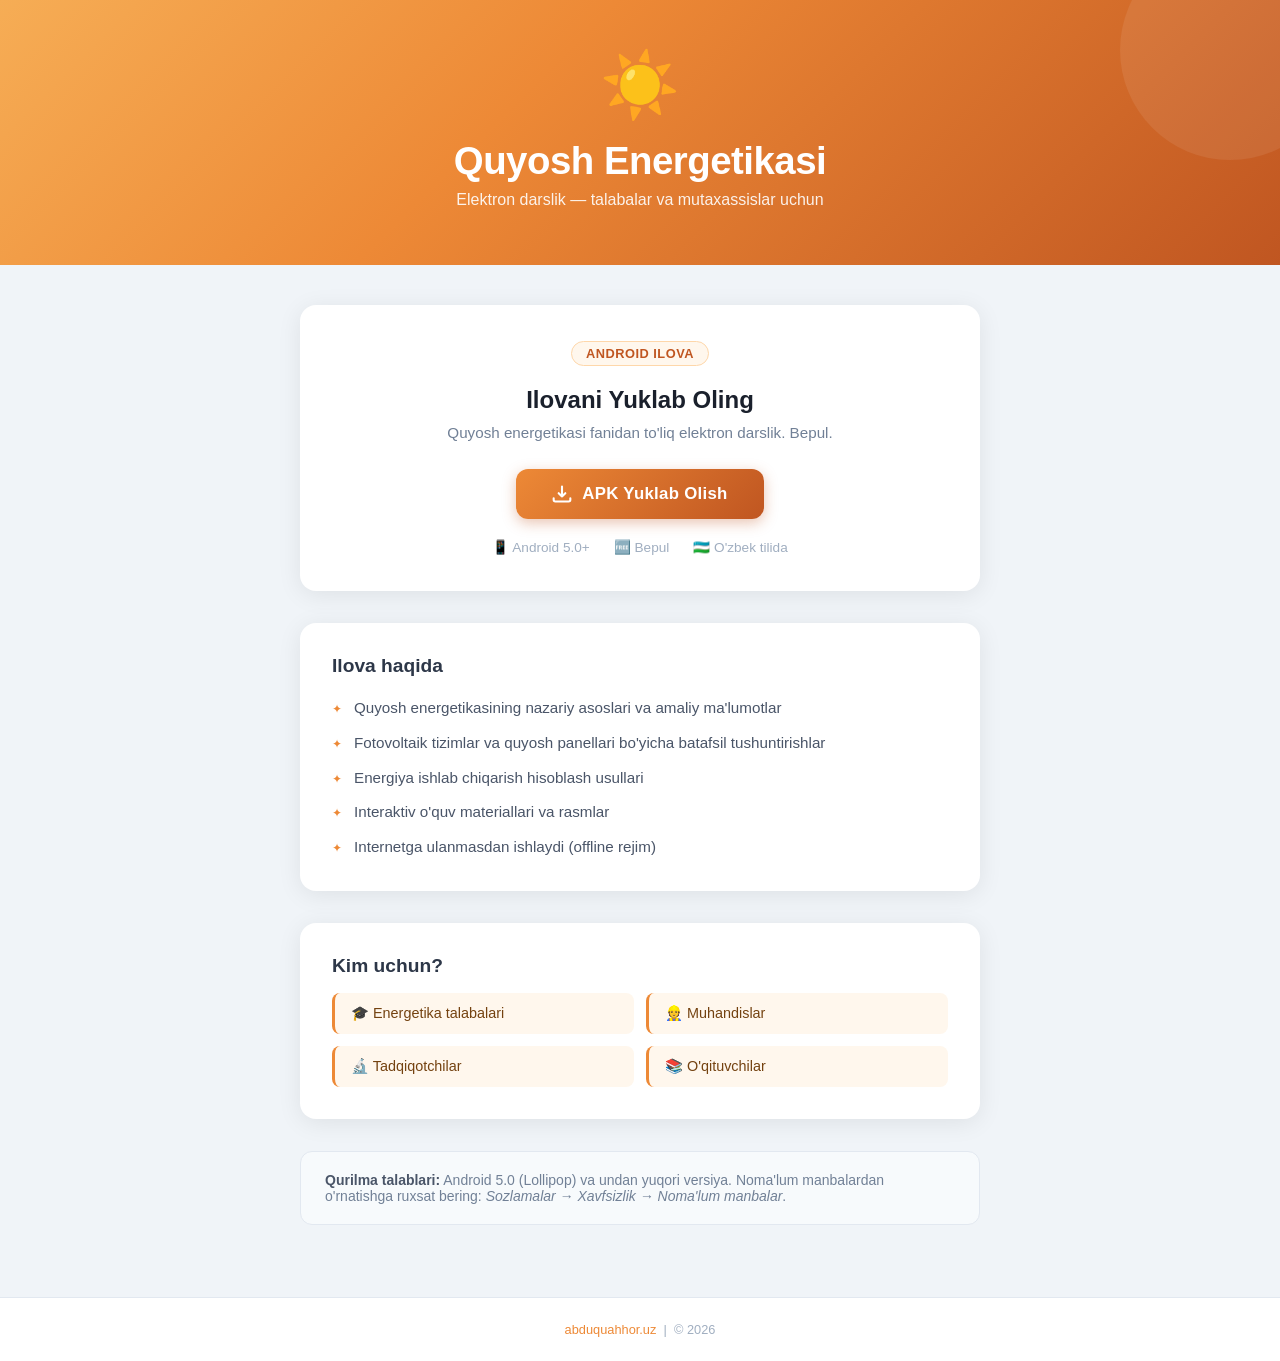
==== quyosh-energetikasi/index.html @ 513c11ef "Add quyosh-energetikasi download page and update sitemap Co-Authored-By: Claude Sonnet 4.6 <noreply@" ====
<!DOCTYPE html>
<html lang="uz">
<head>
    <meta charset="UTF-8">
    <meta name="viewport" content="width=device-width, initial-scale=1.0">

    <title>Quyosh Energetikasi — Elektron Darslik | Android Ilovasi</title>
    <meta name="description" content="Quyosh energetikasi fanidan elektron darslik. Talabalar va mutaxassislar uchun Android ilovasi. Quyosh panellari, fotovoltaik tizimlar, energiya hisoblash bo'yicha to'liq ma'lumot.">
    <meta name="keywords" content="quyosh energetikasi, elektron darslik, quyosh energiyasi, android ilova, yuklab olish, fotovoltaik, quyosh paneli, energetika, darslik apk">
    <meta name="author" content="Quyosh Energetikasi">
    <meta name="robots" content="index, follow">
    <link rel="canonical" href="https://www.abduquahhor.uz/quyosh-energetikasi/">

    <!-- Open Graph -->
    <meta property="og:title" content="Quyosh Energetikasi — Elektron Darslik">
    <meta property="og:description" content="Talabalar va mutaxassislar uchun quyosh energetikasi fanidan Android elektron darslik ilovasi.">
    <meta property="og:type" content="website">
    <meta property="og:url" content="https://www.abduquahhor.uz/quyosh-energetikasi/">
    <meta property="og:locale" content="uz_UZ">

    <!-- Schema.org: SoftwareApplication -->
    <script type="application/ld+json">
    {
        "@context": "https://schema.org",
        "@type": "SoftwareApplication",
        "name": "Quyosh Energetikasi — Elektron Darslik",
        "description": "Quyosh energetikasi fanidan elektron darslik. Talabalar va mutaxassislar uchun mo'ljallangan Android ilovasi.",
        "applicationCategory": "EducationApplication",
        "operatingSystem": "Android",
        "inLanguage": "uz",
        "offers": {
            "@type": "Offer",
            "price": "0",
            "priceCurrency": "UZS"
        },
        "downloadUrl": "https://www.abduquahhor.uz/quyosh_energetikasi.apk",
        "url": "https://www.abduquahhor.uz/quyosh-energetikasi/"
    }
    </script>

    <style>
        *, *::before, *::after { box-sizing: border-box; margin: 0; padding: 0; }

        body {
            font-family: 'Segoe UI', Tahoma, Geneva, Verdana, sans-serif;
            background: #f0f4f8;
            color: #1a202c;
            min-height: 100vh;
            display: flex;
            flex-direction: column;
        }

        header {
            background: linear-gradient(135deg, #f6ad55 0%, #ed8936 40%, #c05621 100%);
            color: white;
            padding: 48px 24px 56px;
            text-align: center;
            position: relative;
            overflow: hidden;
        }

        header::before {
            content: '';
            position: absolute;
            top: -60px; right: -60px;
            width: 220px; height: 220px;
            background: rgba(255,255,255,0.08);
            border-radius: 50%;
        }

        .sun-icon {
            font-size: 64px;
            margin-bottom: 16px;
            display: block;
        }

        header h1 {
            font-size: clamp(1.6rem, 4vw, 2.4rem);
            font-weight: 700;
            margin-bottom: 8px;
            letter-spacing: -0.5px;
        }

        header p {
            font-size: 1rem;
            opacity: 0.9;
            max-width: 480px;
            margin: 0 auto;
        }

        main {
            max-width: 720px;
            margin: 0 auto;
            padding: 40px 20px;
            flex: 1;
        }

        .download-card {
            background: white;
            border-radius: 16px;
            padding: 36px 32px;
            box-shadow: 0 4px 24px rgba(0,0,0,0.08);
            text-align: center;
            margin-bottom: 32px;
        }

        .badge {
            display: inline-block;
            background: #fff7ed;
            color: #c05621;
            border: 1px solid #fed7aa;
            border-radius: 20px;
            font-size: 0.8rem;
            font-weight: 600;
            padding: 4px 14px;
            margin-bottom: 20px;
            text-transform: uppercase;
            letter-spacing: 0.5px;
        }

        .download-card h2 {
            font-size: 1.5rem;
            margin-bottom: 10px;
            color: #1a202c;
        }

        .download-card > p {
            color: #718096;
            margin-bottom: 28px;
            font-size: 0.95rem;
        }

        .btn-download {
            display: inline-flex;
            align-items: center;
            gap: 10px;
            background: linear-gradient(135deg, #ed8936, #c05621);
            color: white;
            text-decoration: none;
            padding: 15px 36px;
            border-radius: 12px;
            font-size: 1.05rem;
            font-weight: 700;
            letter-spacing: 0.3px;
            transition: transform 0.15s, box-shadow 0.15s;
            box-shadow: 0 4px 14px rgba(192,86,33,0.35);
        }

        .btn-download:hover {
            transform: translateY(-2px);
            box-shadow: 0 6px 20px rgba(192,86,33,0.45);
        }

        .btn-download svg {
            width: 20px; height: 20px;
            flex-shrink: 0;
        }

        .meta-info {
            display: flex;
            justify-content: center;
            gap: 24px;
            margin-top: 20px;
            flex-wrap: wrap;
        }

        .meta-item {
            display: flex;
            align-items: center;
            gap: 6px;
            font-size: 0.85rem;
            color: #a0aec0;
        }

        .features {
            background: white;
            border-radius: 16px;
            padding: 32px;
            box-shadow: 0 4px 24px rgba(0,0,0,0.08);
            margin-bottom: 32px;
        }

        .features h2 {
            font-size: 1.2rem;
            margin-bottom: 20px;
            color: #2d3748;
        }

        .features ul {
            list-style: none;
            display: grid;
            gap: 12px;
        }

        .features li {
            display: flex;
            align-items: flex-start;
            gap: 12px;
            font-size: 0.95rem;
            color: #4a5568;
            line-height: 1.5;
        }

        .features li::before {
            content: '✦';
            color: #ed8936;
            font-size: 0.75rem;
            margin-top: 3px;
            flex-shrink: 0;
        }

        .target {
            background: white;
            border-radius: 16px;
            padding: 32px;
            box-shadow: 0 4px 24px rgba(0,0,0,0.08);
            margin-bottom: 32px;
        }

        .target h2 {
            font-size: 1.2rem;
            margin-bottom: 16px;
            color: #2d3748;
        }

        .audience-grid {
            display: grid;
            grid-template-columns: 1fr 1fr;
            gap: 12px;
        }

        .audience-item {
            background: #fff7ed;
            border-left: 3px solid #ed8936;
            border-radius: 8px;
            padding: 12px 16px;
            font-size: 0.9rem;
            color: #744210;
            font-weight: 500;
        }

        .requirements {
            background: #f7fafc;
            border-radius: 12px;
            padding: 20px 24px;
            font-size: 0.875rem;
            color: #718096;
            border: 1px solid #e2e8f0;
            margin-bottom: 32px;
        }

        .requirements strong {
            color: #4a5568;
        }

        footer {
            text-align: center;
            padding: 24px;
            font-size: 0.8rem;
            color: #a0aec0;
            border-top: 1px solid #e2e8f0;
            background: white;
        }

        footer a {
            color: #ed8936;
            text-decoration: none;
        }

        @media (max-width: 500px) {
            .audience-grid { grid-template-columns: 1fr; }
            .download-card { padding: 28px 20px; }
        }
    </style>
</head>
<body>

<header>
    <span class="sun-icon">☀️</span>
    <h1>Quyosh Energetikasi</h1>
    <p>Elektron darslik — talabalar va mutaxassislar uchun</p>
</header>

<main>

    <div class="download-card">
        <span class="badge">Android Ilova</span>
        <h2>Ilovani Yuklab Oling</h2>
        <p>Quyosh energetikasi fanidan to'liq elektron darslik. Bepul.</p>

        <a href="../quyosh_energetikasi.apk" class="btn-download" download>
            <svg viewBox="0 0 24 24" fill="none" stroke="currentColor" stroke-width="2.5" stroke-linecap="round" stroke-linejoin="round">
                <path d="M12 15V3M12 15l-4-4M12 15l4-4"/>
                <path d="M2 17v2a2 2 0 002 2h16a2 2 0 002-2v-2"/>
            </svg>
            APK Yuklab Olish
        </a>

        <div class="meta-info">
            <span class="meta-item">📱 Android 5.0+</span>
            <span class="meta-item">🆓 Bepul</span>
            <span class="meta-item">🇺🇿 O'zbek tilida</span>
        </div>
    </div>

    <div class="features">
        <h2>Ilova haqida</h2>
        <ul>
            <li>Quyosh energetikasining nazariy asoslari va amaliy ma'lumotlar</li>
            <li>Fotovoltaik tizimlar va quyosh panellari bo'yicha batafsil tushuntirishlar</li>
            <li>Energiya ishlab chiqarish hisoblash usullari</li>
            <li>Interaktiv o'quv materiallari va rasmlar</li>
            <li>Internetga ulanmasdan ishlaydi (offline rejim)</li>
        </ul>
    </div>

    <div class="target">
        <h2>Kim uchun?</h2>
        <div class="audience-grid">
            <div class="audience-item">🎓 Energetika talabalari</div>
            <div class="audience-item">👷 Muhandislar</div>
            <div class="audience-item">🔬 Tadqiqotchilar</div>
            <div class="audience-item">📚 O'qituvchilar</div>
        </div>
    </div>

    <div class="requirements">
        <strong>Qurilma talablari:</strong> Android 5.0 (Lollipop) va undan yuqori versiya.
        Noma'lum manbalardan o'rnatishga ruxsat bering: <em>Sozlamalar → Xavfsizlik → Noma'lum manbalar</em>.
    </div>

</main>

<footer>
    <p><a href="https://www.abduquahhor.uz/">abduquahhor.uz</a> &nbsp;|&nbsp; &copy; 2026</p>
</footer>

</body>
</html>
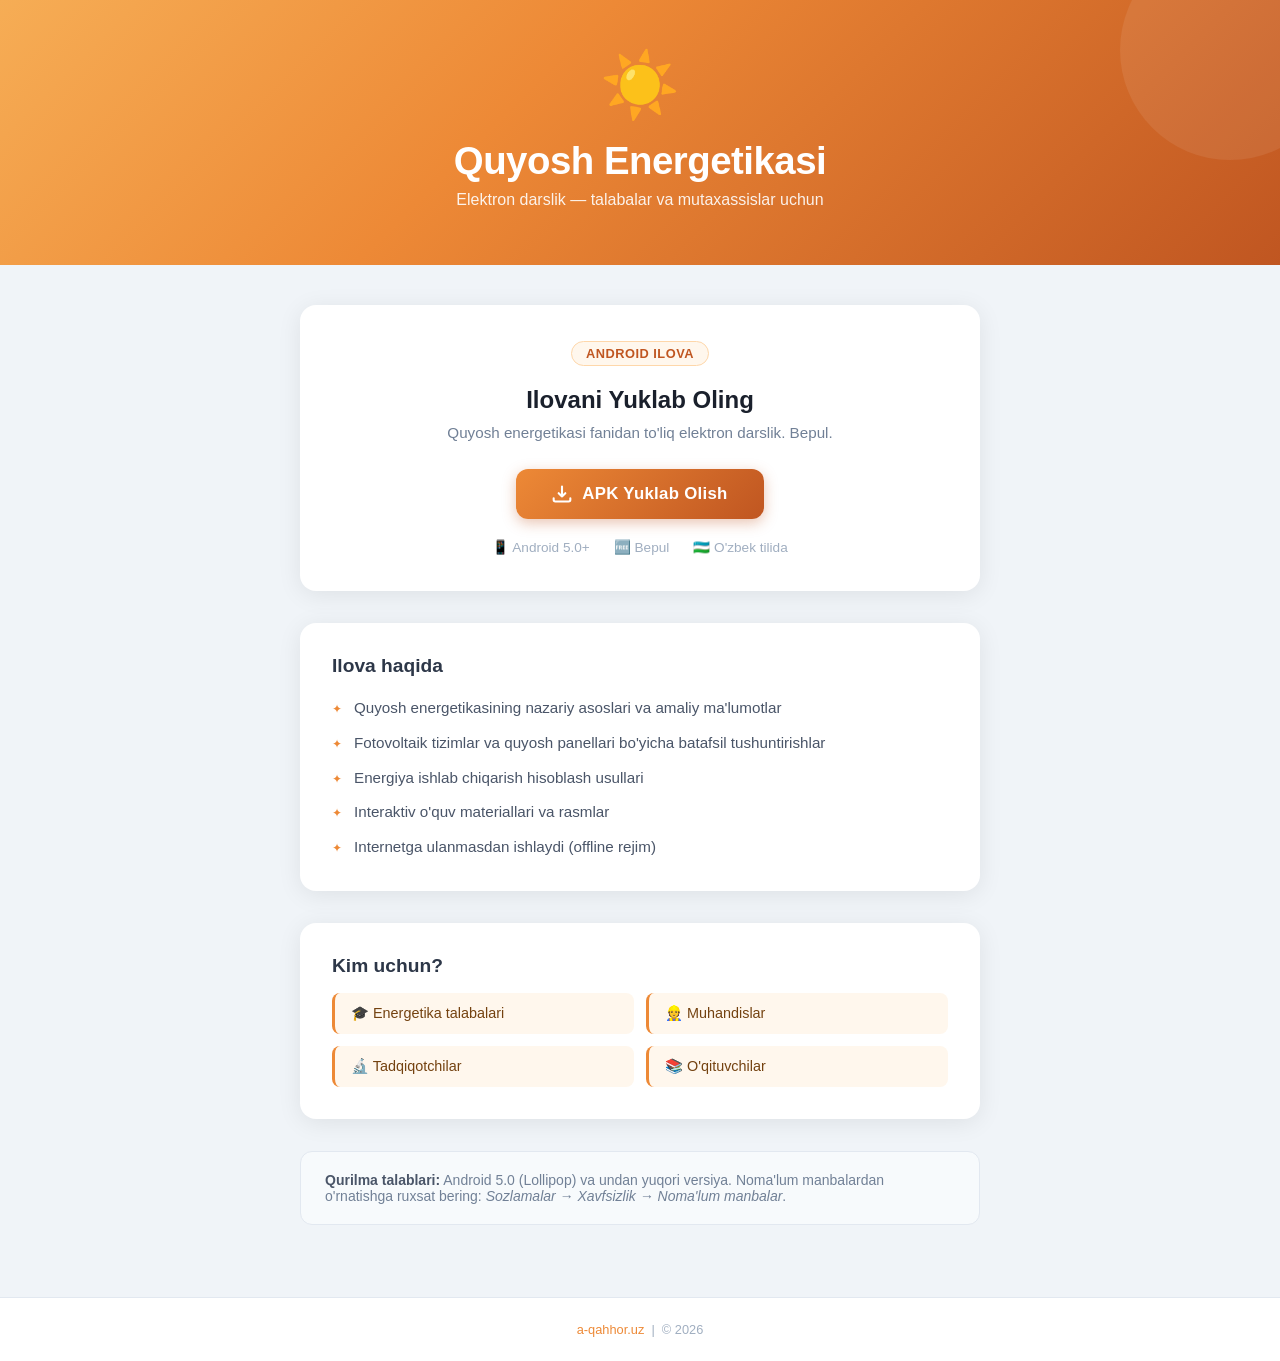
==== commit fa5420f7: "Fix domain name: abduquahhor.uz -> a-qahhor.uz Co-Authored-By: Claude Sonnet 4.6 <noreply@anthropic." ====
--- a/quyosh-energetikasi/index.html
+++ b/quyosh-energetikasi/index.html
@@ -9,13 +9,13 @@
     <meta name="keywords" content="quyosh energetikasi, elektron darslik, quyosh energiyasi, android ilova, yuklab olish, fotovoltaik, quyosh paneli, energetika, darslik apk">
     <meta name="author" content="Quyosh Energetikasi">
     <meta name="robots" content="index, follow">
-    <link rel="canonical" href="https://www.abduquahhor.uz/quyosh-energetikasi/">
+    <link rel="canonical" href="https://www.a-qahhor.uz/quyosh-energetikasi/">
 
     <!-- Open Graph -->
     <meta property="og:title" content="Quyosh Energetikasi — Elektron Darslik">
     <meta property="og:description" content="Talabalar va mutaxassislar uchun quyosh energetikasi fanidan Android elektron darslik ilovasi.">
     <meta property="og:type" content="website">
-    <meta property="og:url" content="https://www.abduquahhor.uz/quyosh-energetikasi/">
+    <meta property="og:url" content="https://www.a-qahhor.uz/quyosh-energetikasi/">
     <meta property="og:locale" content="uz_UZ">
 
     <!-- Schema.org: SoftwareApplication -->
@@ -33,8 +33,8 @@
             "price": "0",
             "priceCurrency": "UZS"
         },
-        "downloadUrl": "https://www.abduquahhor.uz/quyosh_energetikasi.apk",
-        "url": "https://www.abduquahhor.uz/quyosh-energetikasi/"
+        "downloadUrl": "https://mega.nz/file/DeYhUC6B#TrYAmF3sdwIxqw-amg70gT0yp0krOMrrDpvYmCQge_M",
+        "url": "https://www.a-qahhor.uz/quyosh-energetikasi/"
     }
     </script>
 
@@ -288,7 +288,7 @@
         <h2>Ilovani Yuklab Oling</h2>
         <p>Quyosh energetikasi fanidan to'liq elektron darslik. Bepul.</p>
 
-        <a href="../quyosh_energetikasi.apk" class="btn-download" download>
+        <a href="https://mega.nz/file/DeYhUC6B#TrYAmF3sdwIxqw-amg70gT0yp0krOMrrDpvYmCQge_M" class="btn-download" target="_blank" rel="noopener">
             <svg viewBox="0 0 24 24" fill="none" stroke="currentColor" stroke-width="2.5" stroke-linecap="round" stroke-linejoin="round">
                 <path d="M12 15V3M12 15l-4-4M12 15l4-4"/>
                 <path d="M2 17v2a2 2 0 002 2h16a2 2 0 002-2v-2"/>
@@ -332,7 +332,7 @@
 </main>
 
 <footer>
-    <p><a href="https://www.abduquahhor.uz/">abduquahhor.uz</a> &nbsp;|&nbsp; &copy; 2026</p>
+    <p><a href="https://www.a-qahhor.uz/">a-qahhor.uz</a> &nbsp;|&nbsp; &copy; 2026</p>
 </footer>
 
 </body>
